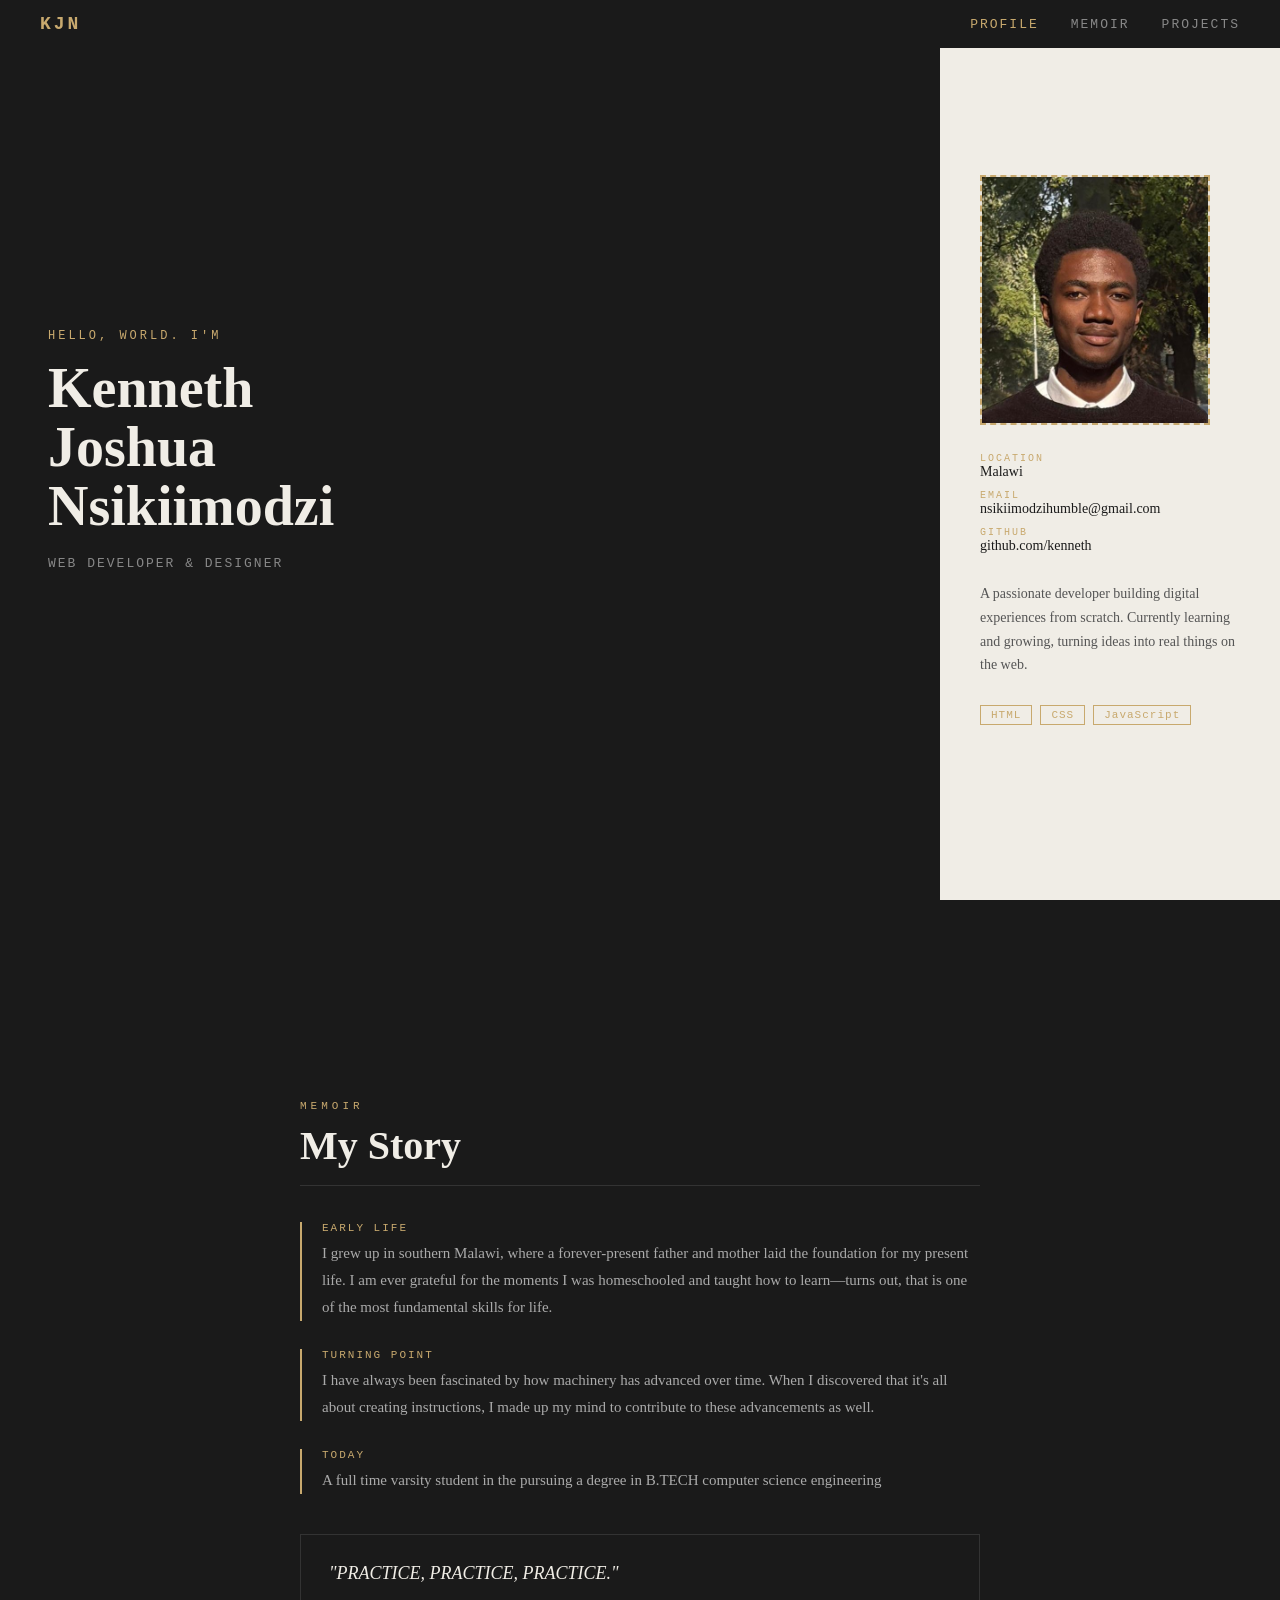
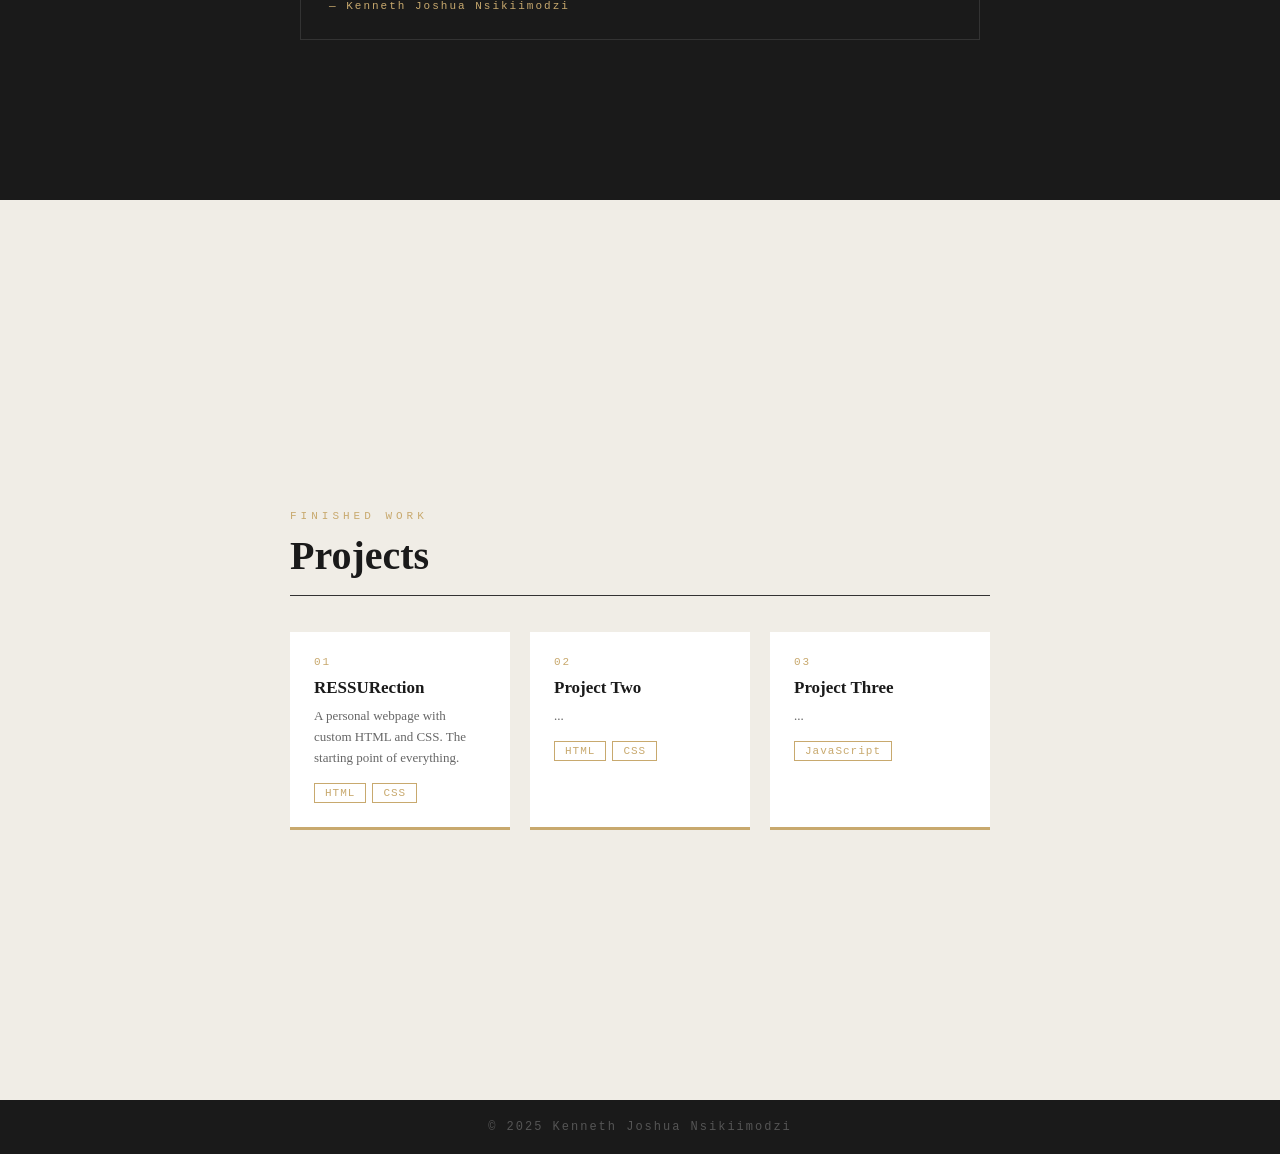
==== index.html @ 656703a4 "2nd commit" ====
<!DOCTYPE html>
<html lang="en">
<head>
  <meta charset="UTF-8" />
  <meta name="viewport" content="width=device-width, initial-scale=1.0"/>
  <title>Kenneth Joshua Nsikiimodzi</title>
  <link rel="stylesheet" href="style.css" />
</head>
<body>

  <!-- NAV -->
  <nav>
    <span class="nav-brand">KJN</span>
    <div class="nav-links">
      <a href="#page-profile" class="nav-link active">Profile</a>
      <a href="#page-memoir" class="nav-link">Memoir</a>
      <a href="#page-projects" class="nav-link">Projects</a>
    </div>
  </nav>

  <!-- PAGE 1: PROFILE (FREESTYLE) -->
  <section id="page-profile" class="page profile-page">

    <!-- BIG NAME HERO -->
    <div class="profile-hero">
      <p class="profile-eyebrow">hello, world. i'm</p>
      <h1 class="profile-name">Kenneth<br>Joshua<br>Nsikiimodzi</h1>
      <p class="profile-tagline">Web Developer &amp; Designer</p>
    </div>

    <!-- PHOTO + INFO SIDE -->
    <div class="profile-side">

      <div class="photo-holder">
        <img src="WhatsApp Image 2026-06-18 at 09.27.03.jpeg" style="width:100%; height:100%; object-fit:cover;">
      </div>

      <div class="profile-info">
        <div class="info-block">
          <span class="info-key">Location</span>
          <span class="info-value">Malawi</span>
        </div>
        <div class="info-block">
          <span class="info-key">Email</span>
          <span class="info-value">nsikiimodzihumble@gmail.com</span>
        </div>
        <div class="info-block">
          <span class="info-key">GitHub</span>
          <span class="info-value">github.com/kenneth</span>
        </div>
      </div>

      <div class="profile-about">
        <p>A passionate developer building digital experiences from scratch. Currently learning and growing, turning ideas into real things on the web.</p>
      </div>

      <div class="profile-skills">
        <span class="tag">HTML</span>
        <span class="tag">CSS</span>
        <span class="tag">JavaScript</span>
      </div>

    </div>

  </section>

  <!-- PAGE 2: MEMOIR -->
  <section id="page-memoir" class="page page-memoir">
    <div class="memoir-inner">
      <div class="memoir-label">memoir</div>
      <h2 class="memoir-title">My Story</h2>
      <div class="memoir-divider"></div>

      <div class="memoir-entry">
        <span class="memoir-year">Early Life</span>
        <p>I grew up in southern Malawi, where a forever-present father and mother laid the foundation for my present life. I am ever grateful for the moments I was homeschooled and taught how to learn—turns out, that is one of the most fundamental skills for life.</p>
      </div>

      <div class="memoir-entry">
        <span class="memoir-year">Turning Point</span>
        <p>I have always been fascinated by how machinery has advanced over time. When I discovered that it's all about creating instructions, I made up my mind to contribute to these advancements as well. </p>
      </div>

      <div class="memoir-entry">
        <span class="memoir-year">Today</span>
        <p>A full time varsity student in the pursuing a degree in B.TECH computer science engineering</p>
      </div>

      <blockquote class="memoir-quote">
        "PRACTICE, PRACTICE, PRACTICE."
        <cite>— Kenneth Joshua Nsikiimodzi</cite>
      </blockquote>
    </div>
  </section>

  <!-- PAGE 3: PROJECTS -->
  <section id="page-projects" class="page page-projects">
    <div class="projects-inner">
      <div class="projects-label">finished work</div>
      <h2 class="projects-title">Projects</h2>
      <div class="memoir-divider"></div>

      <div class="projects-grid">

        <div class="project-card">
          <div class="project-num">01</div>
          <h3 class="project-name">RESSURection</h3>
          <p class="project-desc">A personal webpage with custom HTML and CSS. The starting point of everything.</p>
          <div class="project-tags">
            <span class="tag">HTML</span>
            <span class="tag">CSS</span>
          </div>
        </div>

        <div class="project-card">
          <div class="project-num">02</div>
          <h3 class="project-name">Project Two</h3>
          <p class="project-desc">...</p>
          <div class="project-tags">
            <span class="tag">HTML</span>
            <span class="tag">CSS</span>
          </div>
        </div>

        <div class="project-card">
          <div class="project-num">03</div>
          <h3 class="project-name">Project Three</h3>
          <p class="project-desc">...</p>
          <div class="project-tags">
            <span class="tag">JavaScript</span>
          </div>
        </div>

      </div>
    </div>
  </section>

  <footer>
    <p>&copy; 2025 Kenneth Joshua Nsikiimodzi</p>
  </footer>

  <script>
    const links = document.querySelectorAll('.nav-link');
    const pages = document.querySelectorAll('.page');

    const observer = new IntersectionObserver((entries) => {
      entries.forEach(entry => {
        if (entry.isIntersecting) {
          links.forEach(l => l.classList.remove('active'));
          const id = entry.target.id;
          const active = document.querySelector(`.nav-link[href="#${id}"]`);
          if (active) active.classList.add('active');
        }
      });
    }, { threshold: 0.4 });

    pages.forEach(p => observer.observe(p));
  </script>

</body>
</html>
---- style.css ----
/* ===== RESET & BASE ===== */
* {
  margin: 0;
  padding: 0;
  box-sizing: border-box;
}

html {
  scroll-behavior: smooth;
}

body {
  font-family: 'Georgia', serif;
  background-color: #f0ede6;
  color: #1a1a1a;
}

/* ===== NAV ===== */
nav {
  position: fixed;
  top: 0;
  left: 0;
  right: 0;
  z-index: 100;
  display: flex;
  justify-content: space-between;
  align-items: center;
  padding: 14px 40px;
  background-color: #1a1a1a;
}

.nav-brand {
  font-family: 'Courier New', monospace;
  font-size: 18px;
  font-weight: bold;
  color: #c8a96e;
  letter-spacing: 3px;
}

.nav-links {
  display: flex;
  gap: 32px;
}

.nav-link {
  text-decoration: none;
  font-family: 'Courier New', monospace;
  font-size: 13px;
  letter-spacing: 2px;
  text-transform: uppercase;
  color: #888;
  transition: color 0.3s;
}

.nav-link:hover,
.nav-link.active {
  color: #c8a96e;
}

/* ===== PAGES ===== */
.page {
  min-height: 100vh;
  padding: 100px 40px 60px;
  display: flex;
  align-items: center;
  justify-content: center;
}

.profile-page {
  padding: 0;
}

/* ===== PAGE 1: FREESTYLE PROFILE ===== */
.profile-page {
  background-color: #f0ede6;
  display: flex;
  flex-direction: row;
  align-items: stretch;
  justify-content: center;
  gap: 0;
  padding: 0;
}

/* LEFT: big name hero */
.profile-hero {
  flex: 1;
  background-color: #1a1a1a;
  display: flex;
  flex-direction: column;
  justify-content: center;
  padding: 80px 48px;
}

.profile-eyebrow {
  font-family: 'Courier New', monospace;
  font-size: 12px;
  letter-spacing: 3px;
  text-transform: uppercase;
  color: #c8a96e;
  margin-bottom: 16px;
}

.profile-name {
  font-size: 56px;
  font-weight: bold;
  line-height: 1.05;
  color: #f0ede6;
  margin-bottom: 20px;
}

.profile-tagline {
  font-family: 'Courier New', monospace;
  font-size: 13px;
  letter-spacing: 2px;
  text-transform: uppercase;
  color: #888;
}

/* RIGHT: photo + details */
.profile-side {
  width: 340px;
  min-width: 280px;
  background-color: #f0ede6;
  display: flex;
  flex-direction: column;
  align-items: flex-start;
  justify-content: center;
  padding: 60px 40px;
  gap: 28px;
}

/* 5x5 cm PHOTO HOLDER (at 96dpi: 5cm ≈ 189px) */
.photo-holder {
  width: 230px;
  height: 250px;
  border: 2px dashed #c8a96e;
  display: flex;
  align-items: center;
  justify-content: center;
  background-color: #e8e3d8;
}

.photo-holder img {
  width: 100%;
  height: 100%;
  object-fit: cover;
  object-position: center top; /* shows the top/face more */
}

.photo-label {
  font-family: 'Courier New', monospace;
  font-size: 11px;
  letter-spacing: 2px;
  color: #c8a96e;
  text-transform: uppercase;
}

.profile-info {
  display: flex;
  flex-direction: column;
  gap: 10px;
  width: 100%;
}

.info-block {
  display: flex;
  flex-direction: column;
}

.info-key {
  font-family: 'Courier New', monospace;
  font-size: 10px;
  letter-spacing: 2px;
  text-transform: uppercase;
  color: #c8a96e;
}

.info-value {
  font-size: 14px;
  color: #1a1a1a;
}

.profile-about p {
  font-size: 14px;
  line-height: 1.7;
  color: #555;
}

.profile-skills {
  display: flex;
  flex-wrap: wrap;
  gap: 8px;
}

.tag {
  font-family: 'Courier New', monospace;
  font-size: 11px;
  padding: 3px 10px;
  border: 1px solid #c8a96e;
  color: #c8a96e;
  letter-spacing: 1px;
}

/* ===== PAGE 2: MEMOIR ===== */
.page-memoir {
  background-color: #1a1a1a;
}

.memoir-inner {
  width: 100%;
  max-width: 680px;
}

.memoir-label {
  font-family: 'Courier New', monospace;
  font-size: 11px;
  letter-spacing: 4px;
  text-transform: uppercase;
  color: #c8a96e;
  margin-bottom: 10px;
}

.memoir-title {
  font-size: 40px;
  color: #f0ede6;
  font-weight: bold;
  margin-bottom: 16px;
}

.memoir-divider {
  height: 1px;
  background-color: #333;
  margin-bottom: 36px;
}

.memoir-entry {
  margin-bottom: 28px;
  padding-left: 20px;
  border-left: 2px solid #c8a96e;
}

.memoir-year {
  display: block;
  font-family: 'Courier New', monospace;
  font-size: 11px;
  letter-spacing: 2px;
  text-transform: uppercase;
  color: #c8a96e;
  margin-bottom: 6px;
}

.memoir-entry p {
  font-size: 15px;
  line-height: 1.8;
  color: #aaa;
}

.memoir-quote {
  margin-top: 40px;
  padding: 24px 28px;
  border: 1px solid #333;
  font-size: 18px;
  font-style: italic;
  color: #f0ede6;
  line-height: 1.6;
}

.memoir-quote cite {
  display: block;
  margin-top: 10px;
  font-family: 'Courier New', monospace;
  font-size: 11px;
  letter-spacing: 2px;
  color: #c8a96e;
  font-style: normal;
}

/* ===== PAGE 3: PROJECTS ===== */
.page-projects {
  background-color: #f0ede6;
}

.projects-inner {
  width: 100%;
  max-width: 700px;
}

.projects-label {
  font-family: 'Courier New', monospace;
  font-size: 11px;
  letter-spacing: 4px;
  text-transform: uppercase;
  color: #c8a96e;
  margin-bottom: 10px;
}

.projects-title {
  font-size: 40px;
  color: #1a1a1a;
  font-weight: bold;
  margin-bottom: 16px;
}

.projects-grid {
  display: grid;
  grid-template-columns: repeat(auto-fit, minmax(180px, 1fr));
  gap: 20px;
}

.project-card {
  background-color: #fff;
  padding: 24px;
  border-bottom: 3px solid #c8a96e;
}

.project-num {
  font-family: 'Courier New', monospace;
  font-size: 11px;
  letter-spacing: 2px;
  color: #c8a96e;
  margin-bottom: 10px;
}

.project-name {
  font-size: 17px;
  font-weight: bold;
  color: #1a1a1a;
  margin-bottom: 8px;
}

.project-desc {
  font-size: 13px;
  line-height: 1.6;
  color: #666;
  margin-bottom: 14px;
}

.project-tags {
  display: flex;
  flex-wrap: wrap;
  gap: 6px;
}

/* ===== FOOTER ===== */
footer {
  background-color: #1a1a1a;
  text-align: center;
  padding: 20px;
  font-family: 'Courier New', monospace;
  font-size: 12px;
  letter-spacing: 2px;
  color: #555;
}
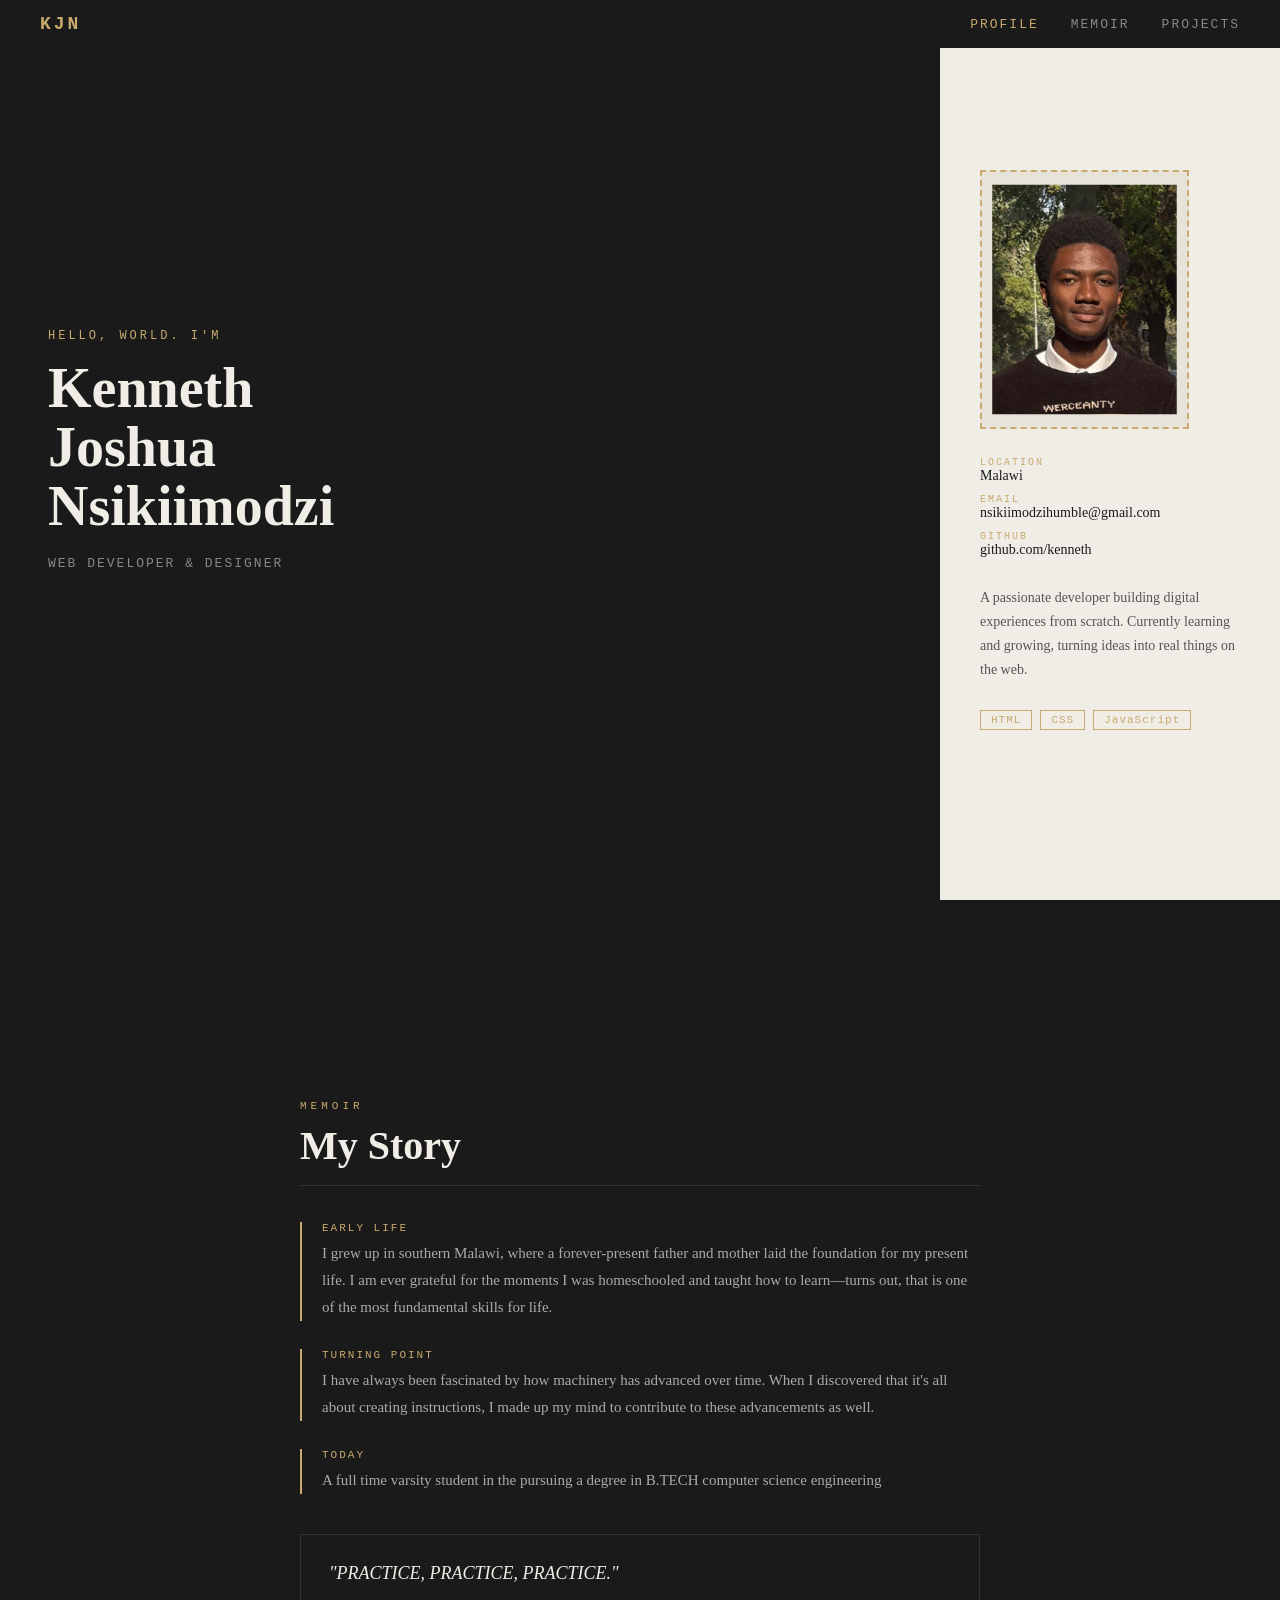
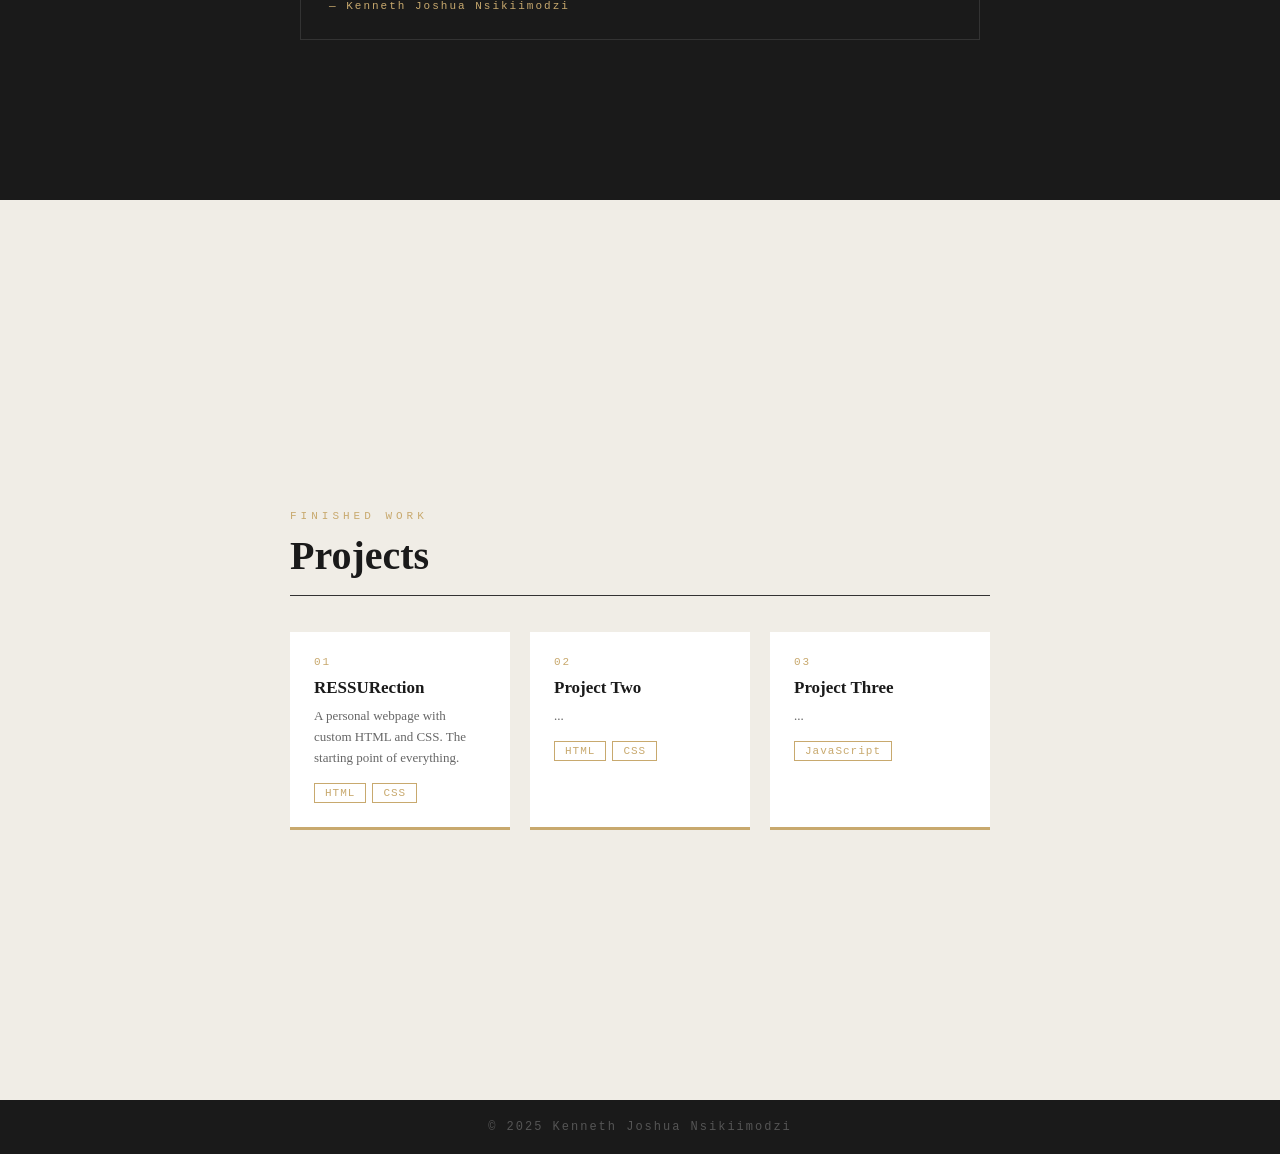
==== commit 0ccac9a2: "now resize from the html" ====
--- a/index.html
+++ b/index.html
@@ -31,7 +31,7 @@
     <!-- PHOTO + INFO SIDE -->
     <div class="profile-side">
 
-      <div class="photo-holder">
+      <div class="photo-holder img">
         <img src="WhatsApp Image 2026-06-18 at 09.27.03.jpeg" style="width:100%; height:100%; object-fit:cover;">
       </div>
 
--- a/style.css
+++ b/style.css
@@ -129,10 +129,10 @@
   gap: 28px;
 }
 
-/* 5x5 cm PHOTO HOLDER (at 96dpi: 5cm ≈ 189px) */
+/* 5x5 cm PHOTO HOLDER increased by 20px each side */
 .photo-holder {
-  width: 230px;
-  height: 250px;
+  width: 209px;
+  height: 259px;
   border: 2px dashed #c8a96e;
   display: flex;
   align-items: center;
@@ -144,6 +144,7 @@
   width: 100%;
   height: 100%;
   object-fit: cover;
+  transform: scale(0.9);
   object-position: center top; /* shows the top/face more */
 }
 
@@ -351,3 +352,121 @@
   letter-spacing: 2px;
   color: #555;
 }
+
+/* ============================================
+   RESPONSIVE / MOBILE STYLES
+   ============================================ */
+
+/* TABLETS & SMALL LAPTOPS */
+@media (max-width: 900px) {
+
+  nav {
+    padding: 14px 20px;
+  }
+
+  .nav-links {
+    gap: 18px;
+  }
+
+  .nav-link {
+    font-size: 11px;
+  }
+
+  .profile-page {
+    flex-direction: column;
+  }
+
+  .profile-hero {
+    padding: 60px 32px 32px;
+  }
+
+  .profile-name {
+    font-size: 42px;
+  }
+
+  .profile-side {
+    width: 100%;
+    padding: 32px;
+    align-items: center;
+    text-align: center;
+  }
+
+  .profile-info,
+  .profile-about,
+  .profile-skills {
+    align-items: center;
+    text-align: center;
+  }
+
+  .info-block {
+    align-items: center;
+  }
+
+  .memoir-title,
+  .projects-title {
+    font-size: 32px;
+  }
+}
+
+/* PHONES */
+@media (max-width: 600px) {
+
+  nav {
+    flex-direction: column;
+    gap: 10px;
+    padding: 12px 16px;
+    position: relative;
+  }
+
+  .page:not(.profile-page) {
+    padding-top: 24px;
+  }
+
+  .profile-hero {
+    padding: 24px 20px 24px;
+    text-align: center;
+    align-items: center;
+  }
+
+  .profile-name {
+    font-size: 30px;
+  }
+
+  .profile-tagline {
+    font-size: 11px;
+  }
+
+  .profile-side {
+    padding: 28px 20px;
+  }
+
+  /* shrink photo holder slightly on very small screens */
+  .photo-holder {
+    width: 160px;
+    height: 160px;
+  }
+
+  .memoir-title,
+  .projects-title {
+    font-size: 26px;
+  }
+
+  .memoir-entry {
+    padding-left: 14px;
+  }
+
+  .memoir-quote {
+    padding: 18px 16px;
+    font-size: 15px;
+  }
+
+  .projects-grid {
+    grid-template-columns: 1fr;
+  }
+
+  .cv-tags,
+  .profile-skills,
+  .project-tags {
+    justify-content: center;
+  }
+}
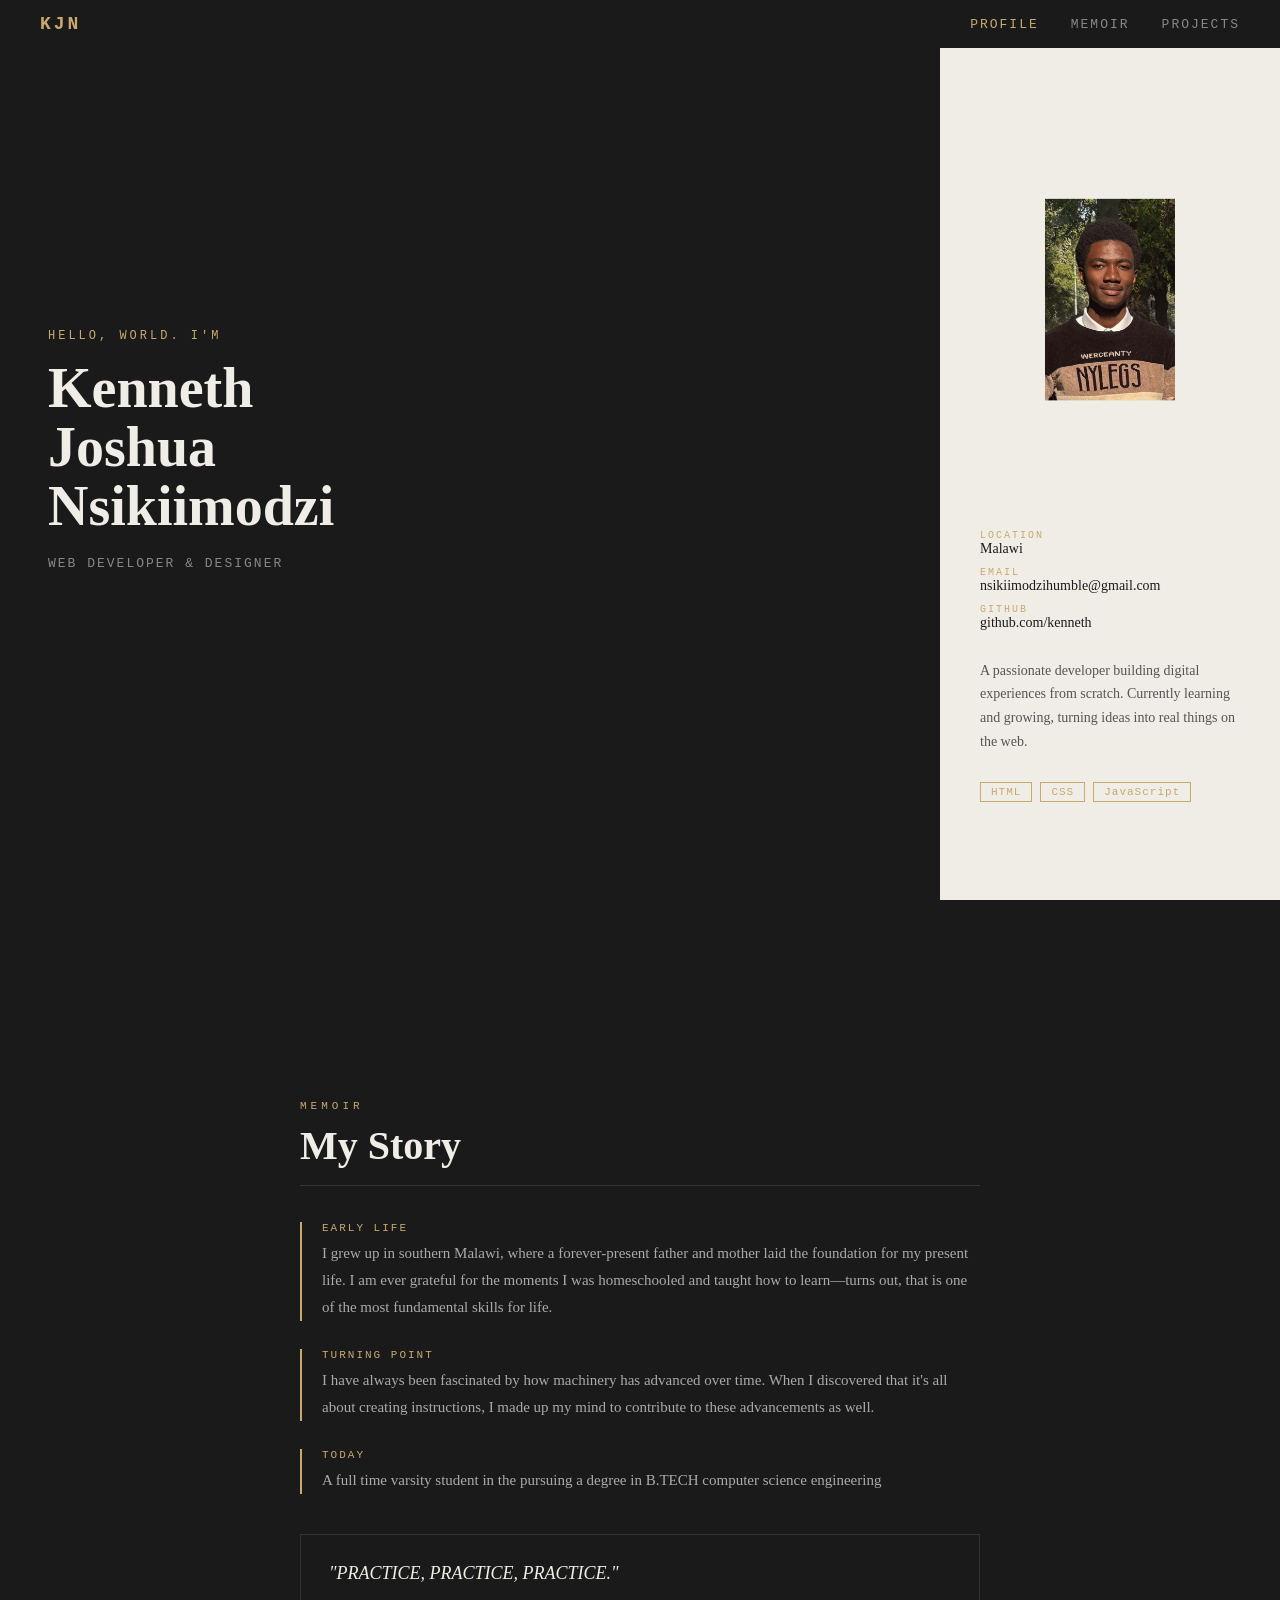
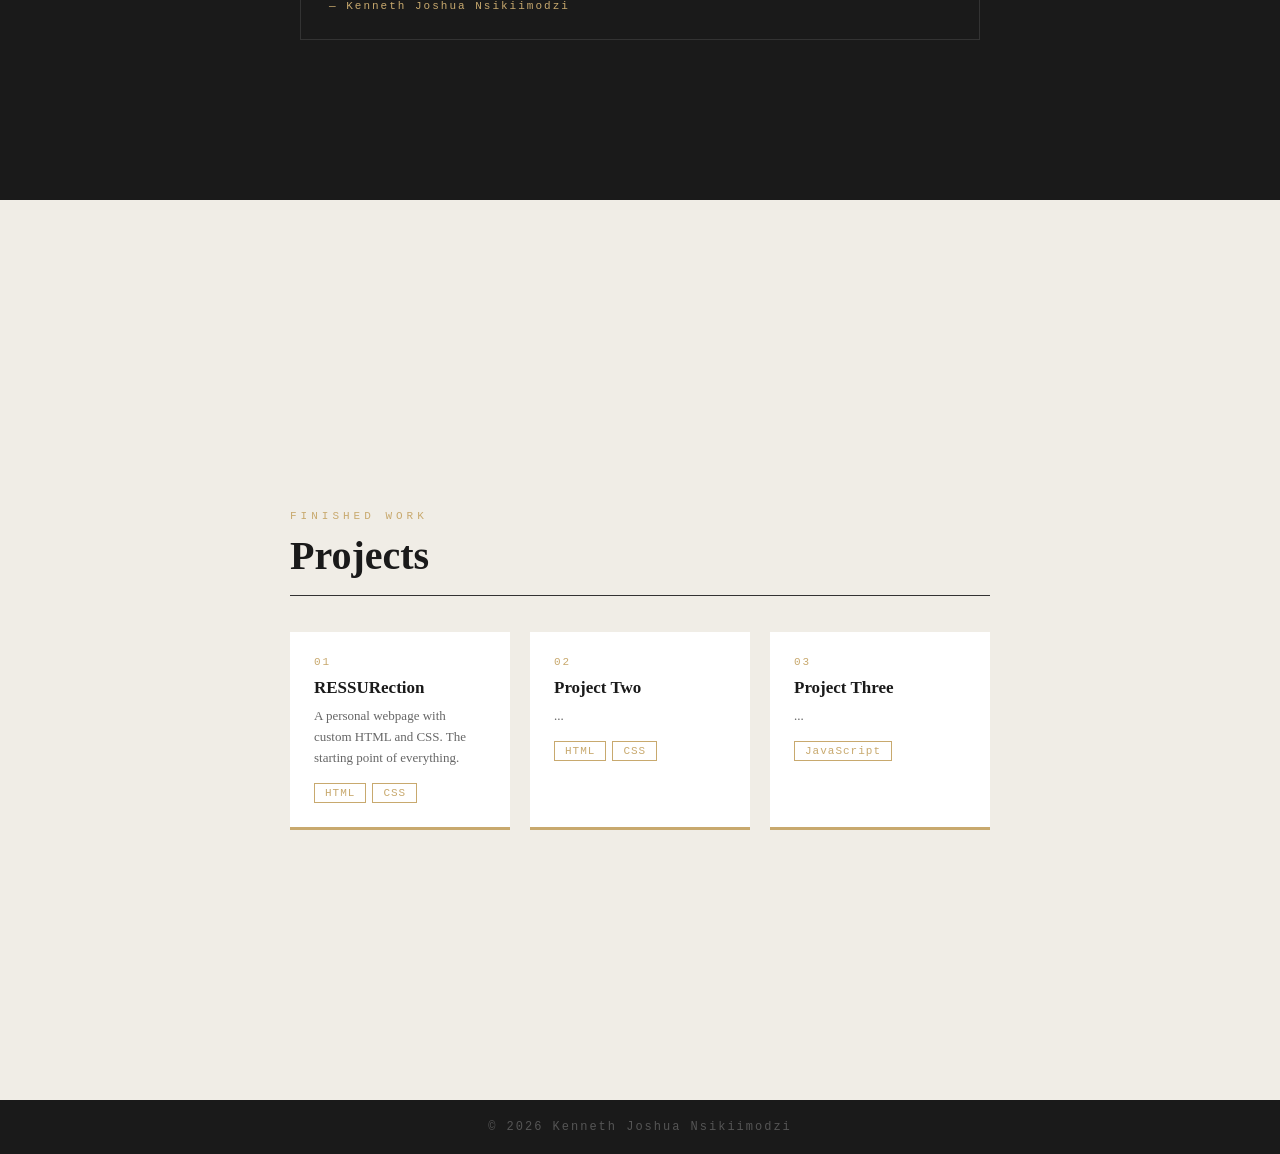
==== commit 6ca22815: "2026 and resize on phone" ====
--- a/index.html
+++ b/index.html
@@ -136,7 +136,7 @@
   </section>
 
   <footer>
-    <p>&copy; 2025 Kenneth Joshua Nsikiimodzi</p>
+    <p>&copy; 2026 Kenneth Joshua Nsikiimodzi</p>
   </footer>
 
   <script>
--- a/style.css
+++ b/style.css
@@ -129,23 +129,16 @@
   gap: 28px;
 }
 
-/* 5x5 cm PHOTO HOLDER increased by 20px each side */
-.photo-holder {
-  width: 209px;
-  height: 259px;
-  border: 2px dashed #c8a96e;
-  display: flex;
-  align-items: center;
-  justify-content: center;
-  background-color: #e8e3d8;
-}
 
 .photo-holder img {
   width: 100%;
   height: 100%;
   object-fit: cover;
-  transform: scale(0.9);
-  object-position: center top; /* shows the top/face more */
+  overflow: hidden;
+  display: block;
+  padding: 0%;
+  transform: scale(0.5);
+  object-position: center; /* shows the top/face more */
 }
 
 .photo-label {
